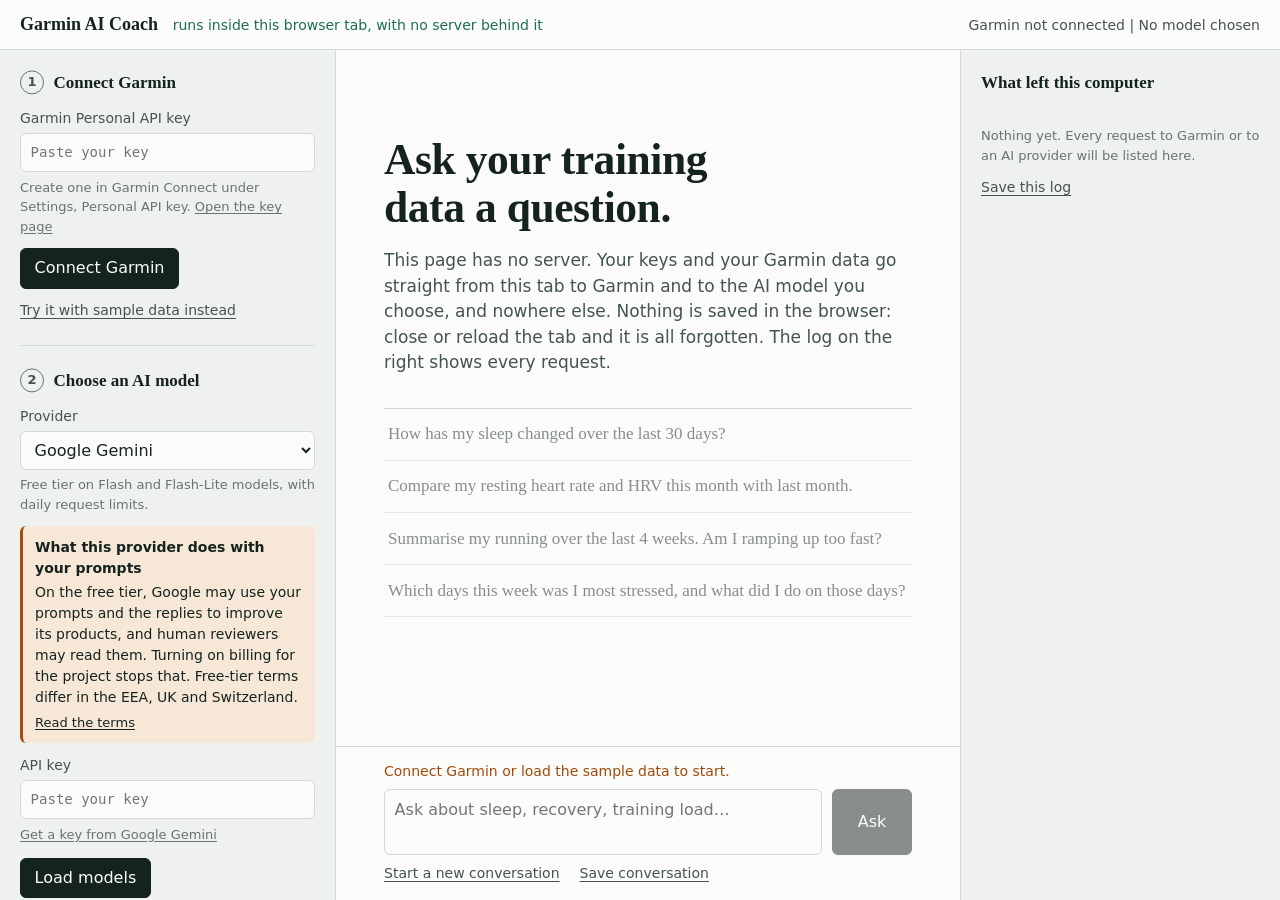
==== docs/index.html @ 84d0a220 "Garmin AI Coach: browser version for GitHub Pages plus local app Ask questions about your own Garmin" ====
<!DOCTYPE html>
<html lang="en">
<head>
<meta charset="utf-8">
<meta name="viewport" content="width=device-width, initial-scale=1">
<meta name="referrer" content="no-referrer">
<!-- The browser enforces this list: the page can only load its own files and can only
     connect to Garmin, the five model providers below, and Ollama on this computer. -->
<meta http-equiv="Content-Security-Policy" content="default-src 'none'; script-src 'self'; style-src 'self'; img-src 'self' data:; connect-src 'self' https://personal.connectapi.garmin.com https://generativelanguage.googleapis.com https://openrouter.ai https://api.anthropic.com https://api.deepseek.com http://127.0.0.1:11434 http://localhost:11434; base-uri 'none'; form-action 'none'">
<title>Garmin AI Coach</title>
<link rel="icon" href="favicon.svg" type="image/svg+xml">
<link rel="stylesheet" href="style.css">
</head>
<body>
<header class="top">
  <div class="brand">
    <span class="brand-name">Garmin AI Coach</span>
    <span class="brand-where" id="brand-where">running on this computer only</span>
  </div>
  <nav class="tabs" aria-label="Sections">
    <button type="button" data-tab="setup">Setup</button>
    <button type="button" data-tab="chat" aria-current="true">Chat</button>
    <button type="button" data-tab="log">Log</button>
  </nav>
  <div class="top-status" id="top-status" aria-live="polite"></div>
</header>

<main class="layout" data-view="chat">
  <!-- ───────────── Setup ───────────── -->
  <aside class="setup" id="panel-setup" aria-label="Setup">
    <section class="step" id="step-garmin">
      <h2><span class="step-n">1</span>Connect Garmin</h2>
      <div id="garmin-off">
        <label for="garmin-key">Garmin Personal API key</label>
        <input id="garmin-key" type="password" autocomplete="off" spellcheck="false" placeholder="Paste your key">
        <p class="hint">Create one in Garmin Connect under Settings, Personal API key.
          <a id="garmin-key-link" href="https://connect.garmin.com/app/settings/personalApiToken" target="_blank" rel="noopener noreferrer">Open the key page</a></p>
        <div class="row">
          <button type="button" class="primary" id="garmin-connect">Connect Garmin</button>
          <button type="button" id="garmin-saved" hidden>Use saved key</button>
        </div>
        <button type="button" class="link" id="garmin-demo">Try it with sample data instead</button>
      </div>
      <div id="garmin-on" hidden>
        <p class="state-line"><span class="dot dot-local"></span><span id="garmin-state"></span></p>
        <button type="button" id="garmin-disconnect">Disconnect</button>
      </div>
      <p class="error" id="garmin-error" role="alert" hidden></p>
    </section>

    <section class="step" id="step-model">
      <h2><span class="step-n">2</span>Choose an AI model</h2>
      <label for="provider">Provider</label>
      <select id="provider"></select>
      <p class="hint" id="provider-cost"></p>
      <div class="notice" id="provider-notice">
        <p class="notice-title">What this provider does with your prompts</p>
        <p id="provider-data"></p>
        <a id="provider-terms" target="_blank" rel="noopener noreferrer">Read the terms</a>
      </div>
      <div id="provider-key-wrap">
        <label for="provider-key">API key</label>
        <input id="provider-key" type="password" autocomplete="off" spellcheck="false" placeholder="Paste your key">
        <p class="hint"><a id="provider-key-link" target="_blank" rel="noopener noreferrer">Get a key</a></p>
      </div>
      <label class="check" id="or-block-wrap" hidden>
        <input type="checkbox" id="or-block" checked>
        <span>Refuse hosts that may train on my prompts</span>
      </label>
      <button type="button" class="primary" id="load-models">Load models</button>
      <div id="model-wrap" hidden>
        <label for="model">Model</label>
        <select id="model"></select>
        <label class="check" id="paid-wrap" hidden>
          <input type="checkbox" id="show-paid">
          <span>Show paid models too</span>
        </label>
      </div>
      <p class="error" id="model-error" role="alert" hidden></p>
    </section>

    <section class="step" id="step-scope">
      <h2><span class="step-n">3</span>Decide what the AI may see</h2>
      <div id="categories" class="checks"></div>
      <fieldset class="levels">
        <legend>Filtering before anything is sent</legend>
        <label class="check"><input type="radio" name="level" value="balanced">
          <span><b>Balanced.</b> Removes account names, IDs, GPS and device details.</span></label>
        <label class="check"><input type="radio" name="level" value="strict">
          <span><b>Strict.</b> Also removes activity names, places and notes.</span></label>
      </fieldset>
    </section>

    <section class="step step-end">
      <label class="check" id="remember-wrap" hidden>
        <input type="checkbox" id="remember">
        <span>Remember keys in this computer's keychain</span>
      </label>
      <p class="hint" id="remember-off">Keys are held in memory and forgotten when you quit.</p>
      <div class="row">
        <button type="button" id="wipe">Forget everything</button>
        <button type="button" id="quit">Quit</button>
      </div>
      <p class="hint"><a href="https://github.com/aihtn2708/garmin-ai-coach/blob/main/SECURITY.md" target="_blank" rel="noopener noreferrer">How your keys and data are protected</a>.
        A personal project, not affiliated with Garmin. Not medical advice.</p>
    </section>
  </aside>

  <!-- ───────────── Chat ───────────── -->
  <section class="chat" id="panel-chat" aria-label="Chat">
    <div class="thread" id="thread">
      <div class="welcome" id="welcome">
        <h1>Ask your training data a question.</h1>
        <p id="welcome-text">Your Garmin data is fetched and filtered here. Only the figures needed to answer
          are sent to the model you choose, and the log on the right shows every request.</p>
        <div class="suggest" id="suggest"></div>
      </div>
    </div>
    <form class="composer" id="composer">
      <p class="need" id="need" role="status"></p>
      <div class="composer-row">
        <textarea id="question" rows="2" maxlength="4000" placeholder="Ask about sleep, recovery, training load…" aria-label="Your question"></textarea>
        <button type="submit" class="primary" id="ask">Ask</button>
      </div>
      <div class="composer-tools">
        <button type="button" class="link" id="new-chat">Start a new conversation</button>
        <button type="button" class="link" id="save-chat">Save conversation</button>
      </div>
    </form>
  </section>

  <!-- ───────────── Log ───────────── -->
  <aside class="log" id="panel-log" aria-label="Outbound request log">
    <h2>What left this computer</h2>
    <dl class="totals" id="totals"></dl>
    <ol class="entries" id="entries"></ol>
    <p class="hint" id="log-empty">Nothing yet. Every request to Garmin or to an AI provider will be listed here.</p>
    <button type="button" class="link" id="save-log">Save this log</button>
  </aside>
</main>

<dialog id="detail">
  <div class="dialog-inner">
    <h2 id="detail-title">Exactly what was sent</h2>
    <p class="hint" id="detail-sub"></p>
    <pre id="detail-body"></pre>
    <button type="button" class="primary" id="detail-close">Close</button>
  </div>
</dialog>

<script src="core.js"></script>
<script src="app.js"></script>
</body>
</html>
---- docs/style.css ----
/* Garmin AI Coach. No web fonts, no CDN: nothing on this page is fetched
   from another computer. Colour carries one meaning throughout:
   green = stays on this computer, amber = leaves it. */

:root {
  color-scheme: light dark;
  --paper: #eef1ee;
  --surface: #fbfcfa;
  --ink: #15231f;
  --ink-2: #44544e;
  --ink-3: #66756f;
  --line: #d3dad5;
  --line-soft: #e3e8e4;
  --local: #1e6b57;
  --local-wash: #dcebe5;
  --out: #a04a0b;
  --out-wash: #f6e7d6;
  --garmin: #3d5a80;
  --danger: #a3282b;
  --s1: #2a78d6; --s2: #eb6834; --s3: #1baf7a; --s4: #eda100;
  --serif: Charter, "Bitstream Charter", "Sitka Text", Cambria, serif;
  --sans: Seravek, "Gill Sans Nova", Ubuntu, Calibri, "DejaVu Sans", source-sans-pro, sans-serif;
  --mono: ui-monospace, "Cascadia Mono", Menlo, Consolas, monospace;
}
@media (prefers-color-scheme: dark) {
  :root {
    --paper: #101614;
    --surface: #171f1c;
    --ink: #e6ece8;
    --ink-2: #b6c2bc;
    --ink-3: #8c9992;
    --line: #2c3833;
    --line-soft: #222c28;
    --local: #5cc2a4;
    --local-wash: #173029;
    --out: #e59a52;
    --out-wash: #33240f;
    --garmin: #8fb0d8;
    --danger: #ef8a8a;
    --s1: #3987e5; --s2: #d95926; --s3: #199e70; --s4: #c98500;
  }
}

* { box-sizing: border-box; }
html, body { height: 100%; }
body {
  margin: 0;
  font: 16px/1.5 var(--sans);
  color: var(--ink);
  background: var(--paper);
  display: flex;
  flex-direction: column;
}
h1, h2 { font-family: var(--serif); font-weight: 600; margin: 0; text-wrap: balance; }
p { margin: 0; }
a { color: inherit; text-underline-offset: 0.18em; }
[hidden] { display: none !important; }
:focus-visible { outline: 2px solid var(--local); outline-offset: 2px; }

/* ── top bar ─────────────────────────────────────────────── */
.top {
  display: flex;
  align-items: baseline;
  gap: 1.25rem;
  padding: 0.7rem 1.25rem;
  border-bottom: 1px solid var(--line);
  background: var(--surface);
}
.brand-name { font-family: var(--serif); font-weight: 600; font-size: 1.125rem; }
.brand-where { color: var(--local); font-size: 0.875rem; margin-left: 0.6rem; }
.top-status { margin-left: auto; font-size: 0.875rem; color: var(--ink-2); text-align: right; }
.tabs { display: none; gap: 0.25rem; }
.tabs button { border: 0; background: none; padding: 0.3rem 0.7rem; border-radius: 999px; }
.tabs button[aria-current="true"] { background: var(--ink); color: var(--surface); }

/* ── layout ──────────────────────────────────────────────── */
.layout {
  flex: 1;
  min-height: 0;
  display: grid;
  grid-template-columns: 21rem minmax(0, 1fr) 20rem;
}
.setup, .log { overflow-y: auto; padding: 1.25rem; }
.setup { border-right: 1px solid var(--line); }
.chat { display: flex; flex-direction: column; min-height: 0; background: var(--surface); }

/* ── controls ────────────────────────────────────────────── */
label { display: block; font-size: 0.875rem; color: var(--ink-2); margin: 0.75rem 0 0.25rem; }
input[type="password"], select, textarea {
  width: 100%;
  font: inherit;
  color: var(--ink);
  background: var(--surface);
  border: 1px solid var(--line);
  border-radius: 6px;
  padding: 0.5rem 0.6rem;
}
input[type="password"] { font-family: var(--mono); font-size: 0.875rem; }
button {
  font: inherit;
  color: var(--ink);
  background: transparent;
  border: 1px solid var(--line);
  border-radius: 6px;
  padding: 0.45rem 0.85rem;
  cursor: pointer;
}
button:hover { border-color: var(--ink-3); }
button:disabled { opacity: 0.5; cursor: not-allowed; }
button.primary { background: var(--ink); color: var(--surface); border-color: var(--ink); }
button.primary:hover { background: var(--local); border-color: var(--local); }
button.link {
  border: 0; padding: 0; background: none; color: var(--ink-2);
  text-decoration: underline; text-underline-offset: 0.18em; font-size: 0.875rem;
}
button.link:hover { color: var(--ink); }
.row { display: flex; flex-wrap: wrap; gap: 0.5rem; margin: 0.75rem 0 0.6rem; }
.hint { font-size: 0.8125rem; color: var(--ink-3); margin-top: 0.35rem; }
.error {
  margin-top: 0.6rem; font-size: 0.875rem; color: var(--danger);
  border-left: 3px solid var(--danger); padding-left: 0.6rem; overflow-wrap: anywhere;
}
.check { display: flex; gap: 0.55rem; align-items: flex-start; margin: 0.5rem 0 0; color: var(--ink); font-size: 0.9375rem; cursor: pointer; }
.check input { margin-top: 0.3rem; accent-color: var(--local); }
.check small { display: block; color: var(--ink-3); font-size: 0.8125rem; }

/* ── setup steps ─────────────────────────────────────────── */
.step { padding-bottom: 1.4rem; margin-bottom: 1.4rem; border-bottom: 1px solid var(--line); }
.step h2 { font-size: 1.0625rem; display: flex; align-items: baseline; gap: 0.6rem; }
.step-n {
  font-family: var(--sans); font-size: 0.8125rem; font-weight: 600;
  width: 1.5rem; height: 1.5rem; flex: none; border-radius: 50%;
  display: inline-grid; place-items: center;
  border: 1.5px solid var(--ink-3); color: var(--ink-2);
  transform: translateY(-0.1rem);
}
.step.done .step-n { background: var(--local); border-color: var(--local); color: var(--surface); }
.step-end { border-bottom: 0; margin-bottom: 0; }
.state-line { margin: 0.75rem 0; font-size: 0.9375rem; display: flex; gap: 0.5rem; align-items: baseline; }
.dot { width: 0.6rem; height: 0.6rem; border-radius: 50%; flex: none; display: inline-block; }
.dot-local { background: var(--local); }
.notice {
  margin-top: 0.75rem; padding: 0.65rem 0.75rem; border-radius: 6px;
  font-size: 0.875rem; background: var(--local-wash); border-left: 3px solid var(--local);
}
.notice.caution { background: var(--out-wash); border-left-color: var(--out); }
.notice-title { font-weight: 600; margin-bottom: 0.2rem; }
.notice a { display: inline-block; margin-top: 0.3rem; font-size: 0.8125rem; }
.levels { border: 0; padding: 0; margin: 1rem 0 0; }
.levels legend { font-size: 0.875rem; color: var(--ink-2); padding: 0; }
#load-models { margin-top: 0.85rem; }

/* ── chat ────────────────────────────────────────────────── */
.thread { flex: 1; overflow-y: auto; padding: 2rem clamp(1rem, 4vw, 3rem) 1rem; }
.thread > * { max-width: 46rem; margin-inline: auto; }
.welcome { padding-top: 6vh; }
.welcome h1 { font-size: clamp(1.9rem, 3.4vw, 2.75rem); line-height: 1.1; letter-spacing: -0.01em; }
.welcome p { margin-top: 1rem; color: var(--ink-2); max-width: 36rem; font-size: 1.0625rem; }
.suggest { margin-top: 2rem; display: grid; gap: 0; border-top: 1px solid var(--line); }
.suggest button {
  text-align: left; border: 0; border-bottom: 1px solid var(--line); border-radius: 0;
  padding: 0.8rem 0.25rem; font-family: var(--serif); font-size: 1.0625rem;
}
.suggest button:hover:not(:disabled) { background: var(--paper); }

.msg { margin-bottom: 1.6rem; }
.msg-who { font-size: 0.8125rem; color: var(--ink-3); margin-bottom: 0.2rem; }
.msg.user .msg-text {
  font-family: var(--serif); font-size: 1.1875rem; line-height: 1.35;
  border-left: 3px solid var(--ink); padding-left: 0.85rem; white-space: pre-wrap;
}
.msg.bot .body > * + * { margin-top: 0.7rem; }
.msg.bot h3, .msg.bot h4 { font-family: var(--serif); font-size: 1.0625rem; margin: 1rem 0 0; }
.msg.bot ul, .msg.bot ol { margin: 0.7rem 0 0; padding-left: 1.3rem; }
.msg.bot li + li { margin-top: 0.25rem; }
.msg.bot code { font-family: var(--mono); font-size: 0.875em; background: var(--paper); padding: 0.05em 0.3em; border-radius: 3px; }
.msg.bot pre { background: var(--paper); padding: 0.75rem; border-radius: 6px; overflow-x: auto; font: 0.8125rem/1.45 var(--mono); }
.table-scroll { overflow-x: auto; }
.msg.bot table, .chart table { border-collapse: collapse; font-size: 0.9375rem; font-variant-numeric: tabular-nums; }
.msg.bot th, .msg.bot td, .chart th, .chart td { text-align: left; padding: 0.3rem 0.9rem 0.3rem 0; border-bottom: 1px solid var(--line-soft); }
.msg.bot th, .chart th { font-weight: 600; border-bottom-color: var(--line); }

.steps { list-style: none; margin: 0 0 0.8rem; padding: 0; font-size: 0.875rem; color: var(--ink-2); }
.steps li { display: flex; gap: 0.5rem; align-items: baseline; padding: 0.12rem 0; }
.steps .mark { width: 0.5rem; height: 0.5rem; border-radius: 50%; flex: none; }
.steps .mark.garmin { background: var(--garmin); }
.steps .mark.model { background: var(--out); }
.steps .mark.local { background: var(--local); }
.steps .bad { color: var(--danger); }
.working { color: var(--ink-3); font-size: 0.9375rem; }
.working::after { content: "…"; animation: blink 1.2s steps(2, start) infinite; }
@keyframes blink { 50% { opacity: 0; } }
@media (prefers-reduced-motion: reduce) { .working::after { animation: none; } }
.usage { margin-top: 0.6rem; font-size: 0.8125rem; color: var(--ink-3); }

/* ── charts ──────────────────────────────────────────────── */
.chart { margin: 1rem 0; padding: 1rem 1rem 0.75rem; border: 1px solid var(--line); border-radius: 8px; position: relative; }
.chart-title { font-family: var(--serif); font-weight: 600; }
.chart-unit { font-size: 0.8125rem; color: var(--ink-3); }
.legend { display: flex; flex-wrap: wrap; gap: 0.2rem 1rem; margin-top: 0.4rem; font-size: 0.875rem; color: var(--ink-2); }
.legend span { display: inline-flex; align-items: center; gap: 0.4rem; }
.swatch { width: 0.75rem; height: 0.75rem; border-radius: 2px; }
.chart svg { display: block; width: 100%; height: auto; margin-top: 0.4rem; overflow: visible; }
.chart .grid { stroke: var(--line-soft); stroke-width: 1; }
.chart .axis { stroke: var(--line); stroke-width: 1; }
.chart text { font: 11px var(--sans); fill: var(--ink-3); font-variant-numeric: tabular-nums; }
.chart text.end-label { fill: var(--ink-2); font-size: 12px; }
.chart .line { fill: none; stroke-width: 2; stroke-linejoin: round; stroke-linecap: round; }
.chart .pt { stroke: var(--surface); stroke-width: 2; }
.chart .cross { stroke: var(--ink-3); stroke-width: 1; stroke-dasharray: 3 3; visibility: hidden; }
.c1 { stroke: var(--s1); fill: var(--s1); background: var(--s1); }
.c2 { stroke: var(--s2); fill: var(--s2); background: var(--s2); }
.c3 { stroke: var(--s3); fill: var(--s3); background: var(--s3); }
.c4 { stroke: var(--s4); fill: var(--s4); background: var(--s4); }
.chart .line.c1, .chart .line.c2, .chart .line.c3, .chart .line.c4 { fill: none; }
.chart .bar { stroke: none; }
.tip {
  position: absolute; pointer-events: none; visibility: hidden; z-index: 2;
  background: var(--ink); color: var(--surface); border-radius: 6px;
  padding: 0.4rem 0.6rem; font-size: 0.8125rem; line-height: 1.4; white-space: nowrap;
  font-variant-numeric: tabular-nums;
}
.tip b { font-weight: 600; }
.tip .swatch { display: inline-block; margin-right: 0.35rem; }
.chart-tools { margin-top: 0.4rem; }
.chart .table-scroll { margin-top: 0.6rem; max-height: 16rem; overflow: auto; }

/* ── composer ────────────────────────────────────────────── */
.composer { border-top: 1px solid var(--line); padding: 0.85rem clamp(1rem, 4vw, 3rem) 1rem; }
.composer > * { max-width: 46rem; margin-inline: auto; }
.composer-row { display: flex; gap: 0.6rem; align-items: stretch; }
.composer textarea { resize: none; min-height: 3.2rem; }
.composer .primary { min-width: 5rem; }
.composer-tools { display: flex; gap: 1.25rem; margin-top: 0.5rem; }
.need { font-size: 0.875rem; color: var(--out); margin-bottom: 0.45rem; }
.need:empty { display: none; }

/* ── log ─────────────────────────────────────────────────── */
.log { border-left: 1px solid var(--line); font-variant-numeric: tabular-nums; }
.log h2 { font-size: 1.0625rem; }
.totals { margin: 0.9rem 0 0; display: grid; grid-template-columns: 1fr auto; gap: 0.2rem 1rem; font-size: 0.875rem; }
.totals dt { color: var(--ink-2); display: flex; gap: 0.45rem; align-items: baseline; }
.totals dd { margin: 0; text-align: right; }
.entries { list-style: none; margin: 1rem 0 0; padding: 0; }
.entries li { border-top: 1px dashed var(--line); padding: 0.55rem 0; font-size: 0.8125rem; }
.entry-head { display: flex; gap: 0.45rem; align-items: baseline; }
.entry-host { font-weight: 600; font-size: 0.875rem; overflow-wrap: anywhere; }
.entry-time { margin-left: auto; color: var(--ink-3); white-space: nowrap; }
.entry-path { color: var(--ink-2); font-family: var(--mono); font-size: 0.75rem; overflow-wrap: anywhere; margin-top: 0.15rem; }
.entry-meta { color: var(--ink-3); margin-top: 0.15rem; }
.entry-meta .bad { color: var(--danger); }
.sq { width: 0.55rem; height: 0.55rem; flex: none; display: inline-block; }
.sq.garmin { background: var(--garmin); }
.sq.model { background: var(--out); }
.sq.local-model { background: var(--local); }
#save-log { margin-top: 0.75rem; }
#log-empty { margin-top: 1rem; }

/* ── dialog ──────────────────────────────────────────────── */
dialog {
  width: min(52rem, 92vw); max-height: 86vh; padding: 0;
  border: 1px solid var(--line); border-radius: 10px;
  background: var(--surface); color: var(--ink);
}
dialog::backdrop { background: rgb(10 20 16 / 0.55); }
.dialog-inner { padding: 1.25rem; display: flex; flex-direction: column; max-height: 86vh; }
dialog h2 { font-size: 1.25rem; }
dialog pre {
  flex: 1; overflow: auto; margin: 0.9rem 0; padding: 0.85rem;
  background: var(--paper); border-radius: 6px;
  font: 0.75rem/1.5 var(--mono); white-space: pre-wrap; overflow-wrap: anywhere;
}
dialog .primary { align-self: flex-end; }

/* ── narrow screens: one panel at a time ─────────────────── */
@media (max-width: 62rem) {
  .tabs { display: flex; margin-left: auto; }
  .top { flex-wrap: wrap; row-gap: 0.4rem; }
  .top-status { display: none; }
  .brand-where { display: none; }
  .layout { grid-template-columns: minmax(0, 1fr); }
  .layout > * { display: none; border: 0; }
  .layout[data-view="setup"] > .setup,
  .layout[data-view="log"] > .log { display: block; }
  .layout[data-view="chat"] > .chat { display: flex; }
}
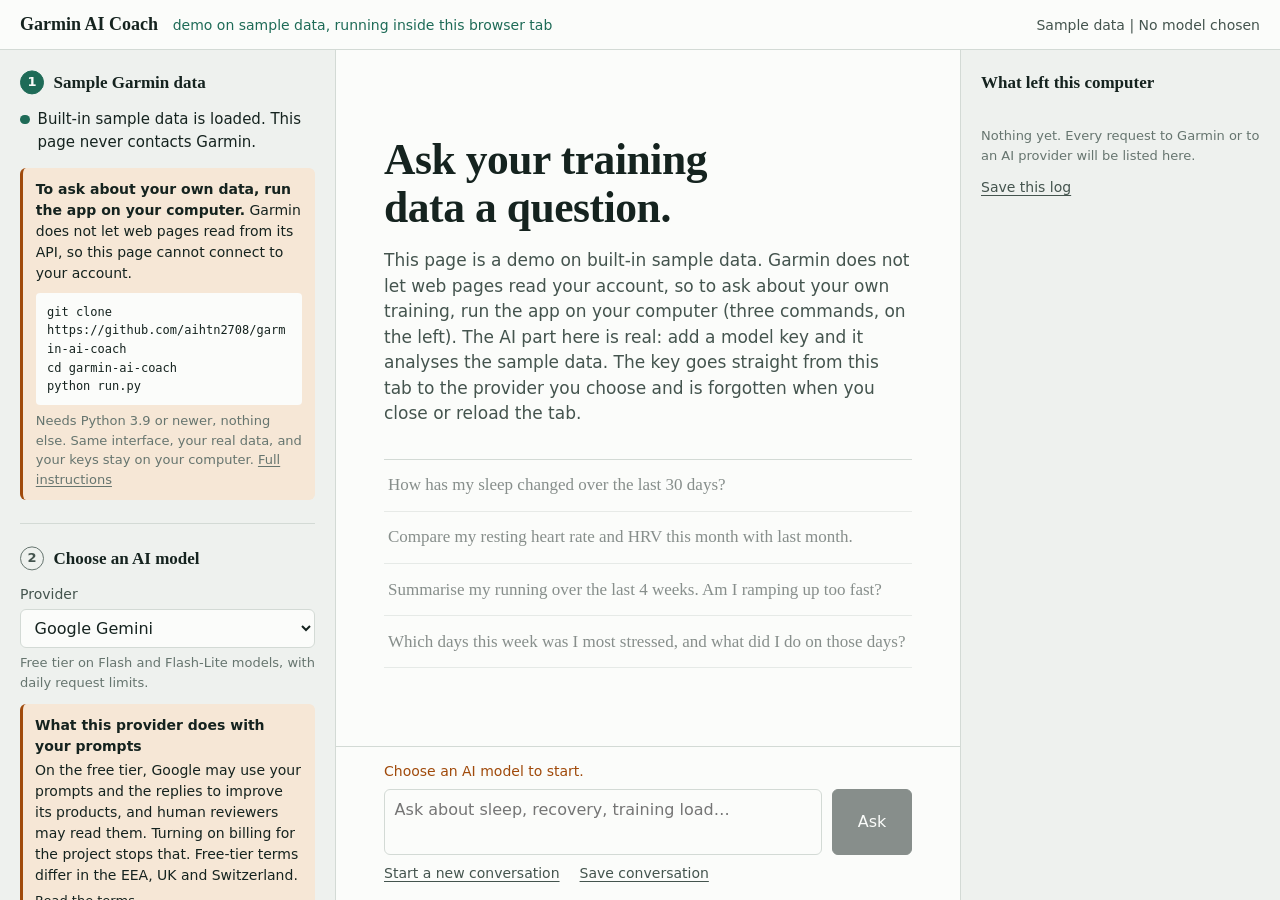
==== commit 5669e334: "Hosted page becomes a sample-data demo; real data needs the local app Garmin's Personal API sends no" ====
--- a/docs/index.html
+++ b/docs/index.html
@@ -5,8 +5,9 @@
 <meta name="viewport" content="width=device-width, initial-scale=1">
 <meta name="referrer" content="no-referrer">
 <!-- The browser enforces this list: the page can only load its own files and can only
-     connect to Garmin, the five model providers below, and Ollama on this computer. -->
-<meta http-equiv="Content-Security-Policy" content="default-src 'none'; script-src 'self'; style-src 'self'; img-src 'self' data:; connect-src 'self' https://personal.connectapi.garmin.com https://generativelanguage.googleapis.com https://openrouter.ai https://api.anthropic.com https://api.deepseek.com http://127.0.0.1:11434 http://localhost:11434; base-uri 'none'; form-action 'none'">
+     connect to the model providers below and to Ollama on this computer. Garmin is not
+     listed: Garmin refuses requests from web pages, so this page never sends it anything. -->
+<meta http-equiv="Content-Security-Policy" content="default-src 'none'; script-src 'self'; style-src 'self'; img-src 'self' data:; connect-src 'self' https://generativelanguage.googleapis.com https://openrouter.ai https://api.anthropic.com https://api.deepseek.com http://127.0.0.1:11434 http://localhost:11434; base-uri 'none'; form-action 'none'">
 <title>Garmin AI Coach</title>
 <link rel="icon" href="favicon.svg" type="image/svg+xml">
 <link rel="stylesheet" href="style.css">
@@ -29,21 +30,32 @@
   <!-- ───────────── Setup ───────────── -->
   <aside class="setup" id="panel-setup" aria-label="Setup">
     <section class="step" id="step-garmin">
-      <h2><span class="step-n">1</span>Connect Garmin</h2>
+      <h2><span class="step-n">1</span><span id="garmin-title">Connect Garmin</span></h2>
       <div id="garmin-off">
-        <label for="garmin-key">Garmin Personal API key</label>
-        <input id="garmin-key" type="password" autocomplete="off" spellcheck="false" placeholder="Paste your key">
-        <p class="hint">Create one in Garmin Connect under Settings, Personal API key.
-          <a id="garmin-key-link" href="https://connect.garmin.com/app/settings/personalApiToken" target="_blank" rel="noopener noreferrer">Open the key page</a></p>
-        <div class="row">
-          <button type="button" class="primary" id="garmin-connect">Connect Garmin</button>
-          <button type="button" id="garmin-saved" hidden>Use saved key</button>
+        <div class="local-only">
+          <label for="garmin-key">Garmin Personal API key</label>
+          <input id="garmin-key" type="password" autocomplete="off" spellcheck="false" placeholder="Paste your key">
+          <p class="hint">Create one in Garmin Connect under Settings, Personal API key.
+            <a id="garmin-key-link" href="https://connect.garmin.com/app/settings/personalApiToken" target="_blank" rel="noopener noreferrer">Open the key page</a></p>
+          <div class="row">
+            <button type="button" class="primary" id="garmin-connect">Connect Garmin</button>
+            <button type="button" id="garmin-saved" hidden>Use saved key</button>
+          </div>
         </div>
         <button type="button" class="link" id="garmin-demo">Try it with sample data instead</button>
       </div>
       <div id="garmin-on" hidden>
         <p class="state-line"><span class="dot dot-local"></span><span id="garmin-state"></span></p>
-        <button type="button" id="garmin-disconnect">Disconnect</button>
+        <button type="button" class="local-only" id="garmin-disconnect">Disconnect</button>
+      </div>
+      <div class="own-data browser-only">
+        <p><b>To ask about your own data, run the app on your computer.</b>
+          Garmin does not let web pages read from its API, so this page cannot connect to your account.</p>
+        <pre>git clone https://github.com/aihtn2708/garmin-ai-coach
+cd garmin-ai-coach
+python run.py</pre>
+        <p class="hint">Needs Python 3.9 or newer, nothing else. Same interface, your real data, and your keys stay on your computer.
+          <a href="https://github.com/aihtn2708/garmin-ai-coach#readme" target="_blank" rel="noopener noreferrer">Full instructions</a></p>
       </div>
       <p class="error" id="garmin-error" role="alert" hidden></p>
     </section>
--- a/docs/style.css
+++ b/docs/style.css
@@ -123,6 +123,13 @@
 .check { display: flex; gap: 0.55rem; align-items: flex-start; margin: 0.5rem 0 0; color: var(--ink); font-size: 0.9375rem; cursor: pointer; }
 .check input { margin-top: 0.3rem; accent-color: var(--local); }
 .check small { display: block; color: var(--ink-3); font-size: 0.8125rem; }
+
+/* ── things shown in only one of the two versions ────────── */
+.browser-only { display: none; }
+.mode-browser .browser-only { display: block; }
+.mode-browser .local-only { display: none; }
+.own-data { margin-top: 0.9rem; padding: 0.7rem 0.8rem; border-radius: 6px; font-size: 0.875rem; background: var(--out-wash); border-left: 3px solid var(--out); }
+.own-data pre { margin: 0.6rem 0 0; padding: 0.6rem 0.7rem; border-radius: 4px; background: var(--surface); font: 0.75rem/1.55 var(--mono); white-space: pre-wrap; overflow-wrap: anywhere; user-select: all; }
 
 /* ── setup steps ─────────────────────────────────────────── */
 .step { padding-bottom: 1.4rem; margin-bottom: 1.4rem; border-bottom: 1px solid var(--line); }
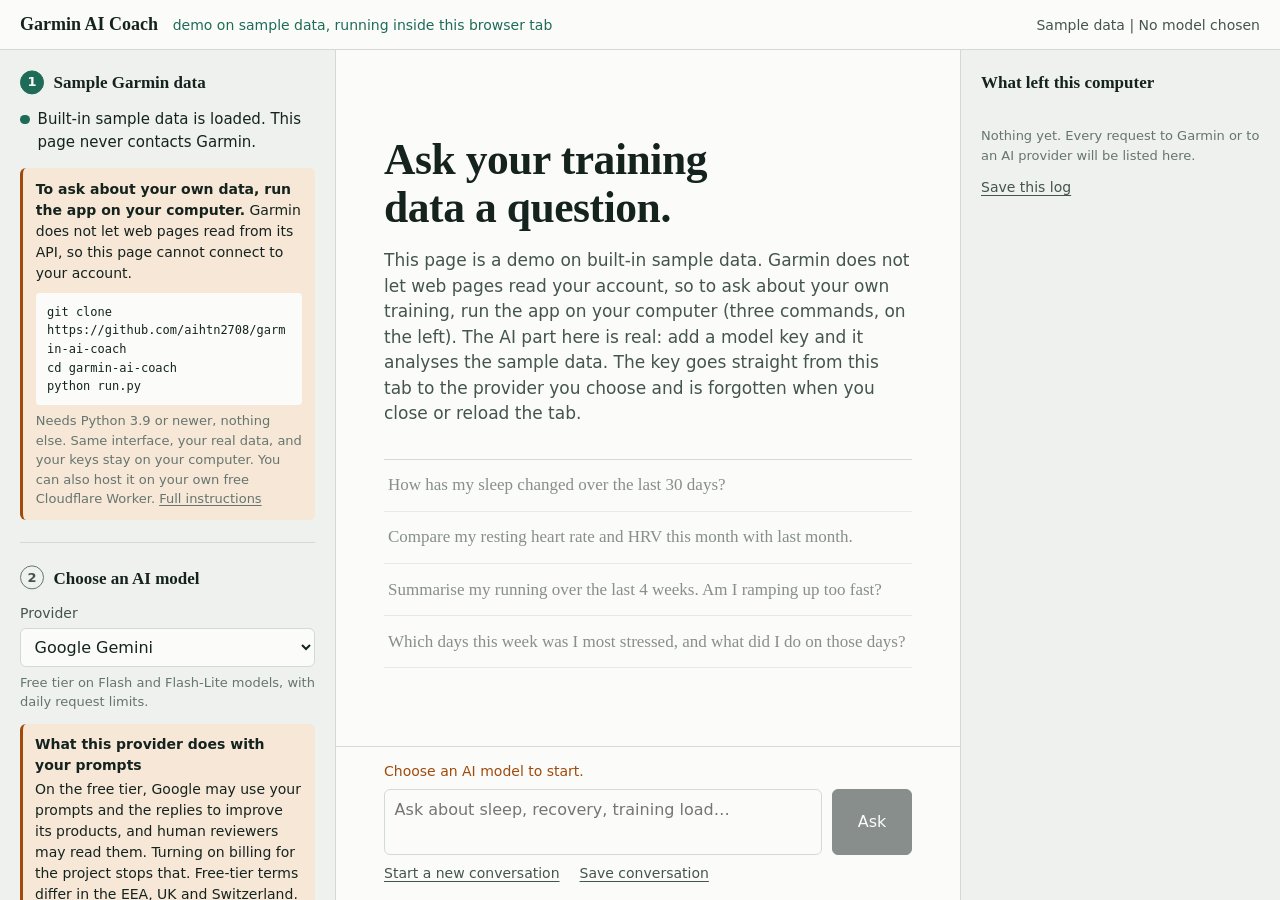
==== commit 4465828a: "Add a Cloudflare Worker version: page plus read-only Garmin relay Garmin's API refuses web pages, so" ====
--- a/docs/index.html
+++ b/docs/index.html
@@ -55,6 +55,7 @@
 cd garmin-ai-coach
 python run.py</pre>
         <p class="hint">Needs Python 3.9 or newer, nothing else. Same interface, your real data, and your keys stay on your computer.
+          You can also host it on your own free Cloudflare Worker.
           <a href="https://github.com/aihtn2708/garmin-ai-coach#readme" target="_blank" rel="noopener noreferrer">Full instructions</a></p>
       </div>
       <p class="error" id="garmin-error" role="alert" hidden></p>
--- a/docs/style.css
+++ b/docs/style.css
@@ -257,7 +257,7 @@
 .entry-meta { color: var(--ink-3); margin-top: 0.15rem; }
 .entry-meta .bad { color: var(--danger); }
 .sq { width: 0.55rem; height: 0.55rem; flex: none; display: inline-block; }
-.sq.garmin { background: var(--garmin); }
+.sq.garmin, .sq.garmin-relay { background: var(--garmin); }
 .sq.model { background: var(--out); }
 .sq.local-model { background: var(--local); }
 #save-log { margin-top: 0.75rem; }
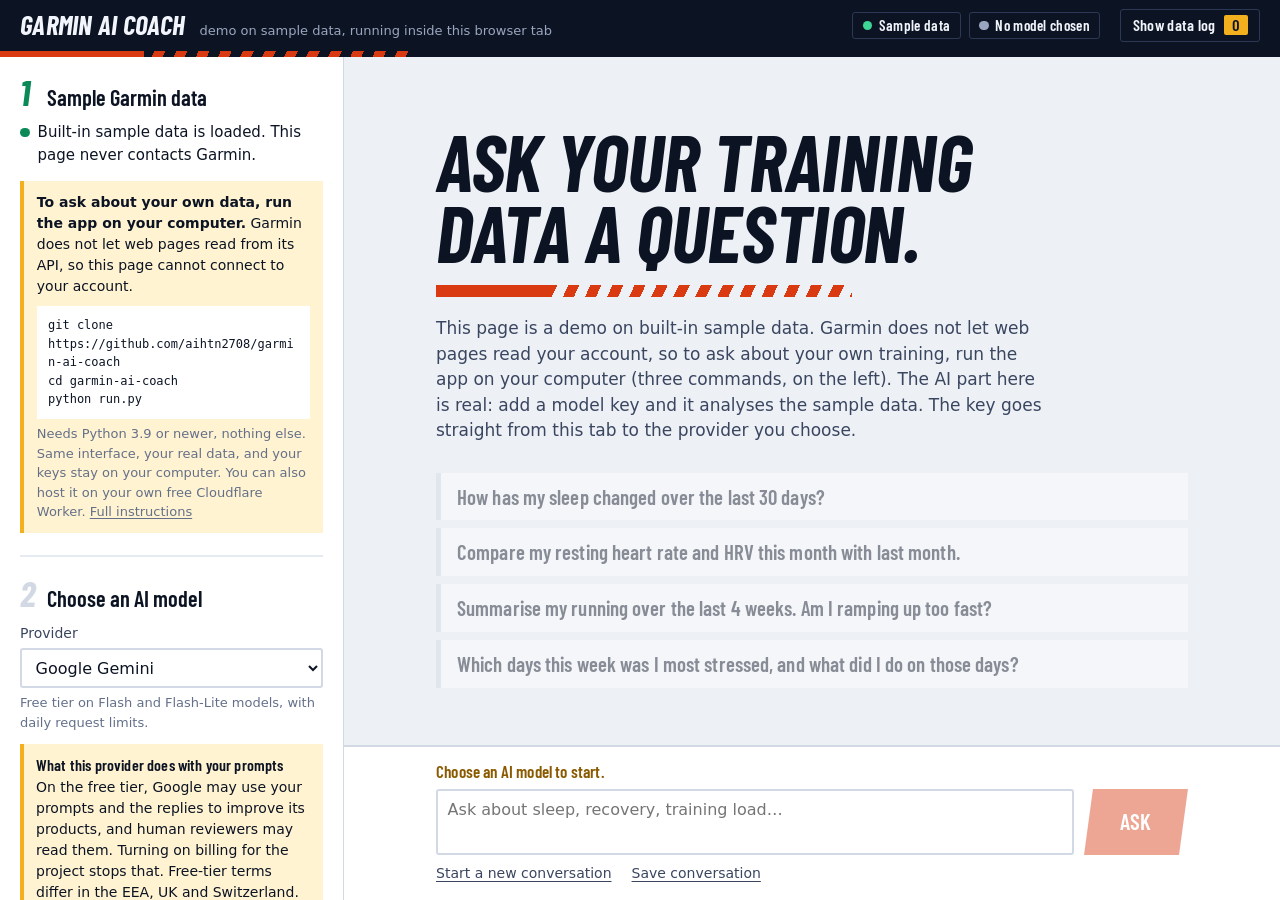
==== commit 498a0da2: "Sportier interface, data log hidden until asked for, optional saved keys - New look: Barlow Condense" ====
--- a/docs/index.html
+++ b/docs/index.html
@@ -5,9 +5,10 @@
 <meta name="viewport" content="width=device-width, initial-scale=1">
 <meta name="referrer" content="no-referrer">
 <!-- The browser enforces this list: the page can only load its own files and can only
-     connect to the model providers below and to Ollama on this computer. Garmin is not
-     listed: Garmin refuses requests from web pages, so this page never sends it anything. -->
-<meta http-equiv="Content-Security-Policy" content="default-src 'none'; script-src 'self'; style-src 'self'; img-src 'self' data:; connect-src 'self' https://generativelanguage.googleapis.com https://openrouter.ai https://api.anthropic.com https://api.deepseek.com http://127.0.0.1:11434 http://localhost:11434; base-uri 'none'; form-action 'none'">
+     connect to its own address, the model providers below, and Ollama on this computer.
+     Garmin is not listed, because Garmin refuses requests from web pages. On the
+     Cloudflare version Garmin is reached through the page's own address. -->
+<meta http-equiv="Content-Security-Policy" content="default-src 'none'; script-src 'self'; style-src 'self'; font-src 'self'; img-src 'self' data:; connect-src 'self' https://generativelanguage.googleapis.com https://openrouter.ai https://api.anthropic.com https://api.deepseek.com http://127.0.0.1:11434 http://localhost:11434; base-uri 'none'; form-action 'none'">
 <title>Garmin AI Coach</title>
 <link rel="icon" href="favicon.svg" type="image/svg+xml">
 <link rel="stylesheet" href="style.css">
@@ -24,11 +25,25 @@
     <button type="button" data-tab="log">Log</button>
   </nav>
   <div class="top-status" id="top-status" aria-live="polite"></div>
+  <button type="button" class="log-toggle" id="log-toggle" aria-expanded="false" aria-controls="panel-log">
+    <span id="log-toggle-label">Show data log</span><span class="count" id="log-count">0</span>
+  </button>
 </header>
+<div class="lane" aria-hidden="true"></div>
 
-<main class="layout" data-view="chat">
+<main class="layout" data-view="chat" data-log="closed">
   <!-- ───────────── Setup ───────────── -->
   <aside class="setup" id="panel-setup" aria-label="Setup">
+    <section class="unlock" id="unlock-box" hidden>
+      <h2>Saved keys are locked</h2>
+      <label for="unlock-pass">Passphrase</label>
+      <input id="unlock-pass" type="password" autocomplete="off" spellcheck="false">
+      <div class="row">
+        <button type="button" class="primary" id="unlock-go">Unlock</button>
+        <button type="button" id="unlock-forget">Forget saved keys</button>
+      </div>
+      <p class="error" id="unlock-error" role="alert" hidden></p>
+    </section>
     <section class="step" id="step-garmin">
       <h2><span class="step-n">1</span><span id="garmin-title">Connect Garmin</span></h2>
       <div id="garmin-off">
@@ -105,11 +120,21 @@
     </section>
 
     <section class="step step-end">
+      <h2 class="plain">Your keys</h2>
       <label class="check" id="remember-wrap" hidden>
         <input type="checkbox" id="remember">
-        <span>Remember keys in this computer's keychain</span>
+        <span id="remember-label">Remember keys on this device</span>
       </label>
       <p class="hint" id="remember-off">Keys are held in memory and forgotten when you quit.</p>
+      <div id="remember-on" hidden>
+        <p class="hint" id="remember-how"></p>
+        <div id="pass-wrap">
+          <label for="remember-pass">Lock with a passphrase (optional)</label>
+          <input id="remember-pass" type="password" autocomplete="off" spellcheck="false" placeholder="At least 8 characters">
+          <button type="button" id="remember-lock">Lock saved keys</button>
+        </div>
+        <p class="error" id="remember-error" role="alert" hidden></p>
+      </div>
       <div class="row">
         <button type="button" id="wipe">Forget everything</button>
         <button type="button" id="quit">Quit</button>
@@ -125,7 +150,7 @@
       <div class="welcome" id="welcome">
         <h1>Ask your training data a question.</h1>
         <p id="welcome-text">Your Garmin data is fetched and filtered here. Only the figures needed to answer
-          are sent to the model you choose, and the log on the right shows every request.</p>
+          are sent to the model you choose. Open the data log to see every request that leaves this computer.</p>
         <div class="suggest" id="suggest"></div>
       </div>
     </div>
@@ -144,7 +169,10 @@
 
   <!-- ───────────── Log ───────────── -->
   <aside class="log" id="panel-log" aria-label="Outbound request log">
-    <h2>What left this computer</h2>
+    <div class="log-head">
+      <h2>What left this computer</h2>
+      <button type="button" class="link" id="log-hide">Hide</button>
+    </div>
     <dl class="totals" id="totals"></dl>
     <ol class="entries" id="entries"></ol>
     <p class="hint" id="log-empty">Nothing yet. Every request to Garmin or to an AI provider will be listed here.</p>
--- a/docs/style.css
+++ b/docs/style.css
@@ -1,42 +1,66 @@
-/* Garmin AI Coach. No web fonts, no CDN: nothing on this page is fetched
-   from another computer. Colour carries one meaning throughout:
-   green = stays on this computer, amber = leaves it. */
+/* Garmin AI Coach. Nothing on this page comes from another computer: the one
+   typeface (Barlow Condensed, SIL Open Font License) is served from fonts/.
+
+   Colour has fixed jobs:
+     orange-red  = act (buttons, the thing to press next)
+     green       = stays on this computer / done
+     yellow      = leaves this computer
+     blue        = Garmin, your data source */
+
+@font-face { font-family: "Barlow Condensed"; font-weight: 600; font-style: normal; font-display: swap; src: url(fonts/barlow-condensed-latin-600-normal.woff2) format("woff2"); unicode-range: U+0000-00FF, U+0131, U+0152-0153, U+02BB-02BC, U+02C6, U+02DA, U+02DC, U+0304, U+0308, U+0329, U+2000-206F, U+20AC, U+2122, U+2191, U+2193, U+2212, U+2215, U+FEFF, U+FFFD; }
+@font-face { font-family: "Barlow Condensed"; font-weight: 600; font-style: normal; font-display: swap; src: url(fonts/barlow-condensed-latin-ext-600-normal.woff2) format("woff2"); unicode-range: U+0100-02BA, U+02BD-02C5, U+02C7-02CC, U+02CE-02D7, U+02DD-02FF, U+1D00-1DBF, U+1E00-1E9F, U+1EF2-1EFF, U+2020, U+20A0-20AB, U+20AD-20C0, U+2113, U+2C60-2C7F, U+A720-A7FF; }
+@font-face { font-family: "Barlow Condensed"; font-weight: 600; font-style: normal; font-display: swap; src: url(fonts/barlow-condensed-vietnamese-600-normal.woff2) format("woff2"); unicode-range: U+0102-0103, U+0110-0111, U+0128-0129, U+0168-0169, U+01A0-01A1, U+01AF-01B0, U+0300-0301, U+0303, U+0309, U+0323, U+1EA0-1EF9, U+20AB; }
+@font-face { font-family: "Barlow Condensed"; font-weight: 700; font-style: italic; font-display: swap; src: url(fonts/barlow-condensed-latin-700-italic.woff2) format("woff2"); unicode-range: U+0000-00FF, U+0131, U+0152-0153, U+02BB-02BC, U+02C6, U+02DA, U+02DC, U+0304, U+0308, U+0329, U+2000-206F, U+20AC, U+2122, U+2191, U+2193, U+2212, U+2215, U+FEFF, U+FFFD; }
+@font-face { font-family: "Barlow Condensed"; font-weight: 700; font-style: italic; font-display: swap; src: url(fonts/barlow-condensed-latin-ext-700-italic.woff2) format("woff2"); unicode-range: U+0100-02BA, U+02BD-02C5, U+02C7-02CC, U+02CE-02D7, U+02DD-02FF, U+1D00-1DBF, U+1E00-1E9F, U+1EF2-1EFF, U+2020, U+20A0-20AB, U+20AD-20C0, U+2113, U+2C60-2C7F, U+A720-A7FF; }
+@font-face { font-family: "Barlow Condensed"; font-weight: 700; font-style: italic; font-display: swap; src: url(fonts/barlow-condensed-vietnamese-700-italic.woff2) format("woff2"); unicode-range: U+0102-0103, U+0110-0111, U+0128-0129, U+0168-0169, U+01A0-01A1, U+01AF-01B0, U+0300-0301, U+0303, U+0309, U+0323, U+1EA0-1EF9, U+20AB; }
 
 :root {
   color-scheme: light dark;
-  --paper: #eef1ee;
-  --surface: #fbfcfa;
-  --ink: #15231f;
-  --ink-2: #44544e;
-  --ink-3: #66756f;
-  --line: #d3dad5;
-  --line-soft: #e3e8e4;
-  --local: #1e6b57;
-  --local-wash: #dcebe5;
-  --out: #a04a0b;
-  --out-wash: #f6e7d6;
-  --garmin: #3d5a80;
-  --danger: #a3282b;
+  --paper: #edf0f5;
+  --surface: #ffffff;
+  --ink: #0c1424;
+  --ink-2: #3a4660;
+  --ink-3: #64708a;
+  --line: #d3d9e4;
+  --line-soft: #e6eaf1;
+  --band: #0c1424;
+  --band-ink: #f2f5fb;
+  --band-dim: #9aa6bf;
+  --go: #d93a12;
+  --go-hover: #b82e0b;
+  --go-ink: #ffffff;
+  --local: #0b8a57;
+  --local-wash: #ddf3e8;
+  --out: #8a5a00;
+  --out-mark: #f2b01e;
+  --out-wash: #fff3d1;
+  --garmin: #1d5fd6;
+  --danger: #b3261e;
   --s1: #2a78d6; --s2: #eb6834; --s3: #1baf7a; --s4: #eda100;
-  --serif: Charter, "Bitstream Charter", "Sitka Text", Cambria, serif;
+  --display: "Barlow Condensed", "Arial Narrow", "Roboto Condensed", Impact, sans-serif;
   --sans: Seravek, "Gill Sans Nova", Ubuntu, Calibri, "DejaVu Sans", source-sans-pro, sans-serif;
   --mono: ui-monospace, "Cascadia Mono", Menlo, Consolas, monospace;
+  --lean: 9px;  /* how far the forward-leaning shapes lean */
 }
 @media (prefers-color-scheme: dark) {
   :root {
-    --paper: #101614;
-    --surface: #171f1c;
-    --ink: #e6ece8;
-    --ink-2: #b6c2bc;
-    --ink-3: #8c9992;
-    --line: #2c3833;
-    --line-soft: #222c28;
-    --local: #5cc2a4;
-    --local-wash: #173029;
-    --out: #e59a52;
-    --out-wash: #33240f;
-    --garmin: #8fb0d8;
-    --danger: #ef8a8a;
+    --paper: #080e1c;
+    --surface: #0f182c;
+    --ink: #edf1f9;
+    --ink-2: #b4bed3;
+    --ink-3: #8590a8;
+    --line: #26324c;
+    --line-soft: #1a2540;
+    --band: #050a15;
+    --go: #f2491f;
+    --go-hover: #ff6238;
+    --local: #3dd694;
+    --local-wash: #0f2b22;
+    --out: #ffc84a;
+    --out-mark: #ffc84a;
+    --out-wash: #2e240b;
+    --garmin: #77aeff;
+    --danger: #ff8a80;
     --s1: #3987e5; --s2: #d95926; --s3: #199e70; --s4: #c98500;
   }
 }
@@ -51,158 +75,240 @@
   display: flex;
   flex-direction: column;
 }
-h1, h2 { font-family: var(--serif); font-weight: 600; margin: 0; text-wrap: balance; }
+h1, h2 { font-family: var(--display); margin: 0; text-wrap: balance; }
 p { margin: 0; }
 a { color: inherit; text-underline-offset: 0.18em; }
 [hidden] { display: none !important; }
-:focus-visible { outline: 2px solid var(--local); outline-offset: 2px; }
-
-/* ── top bar ─────────────────────────────────────────────── */
+:focus-visible { outline: 3px solid var(--garmin); outline-offset: 2px; }
+
+/* ── top band ────────────────────────────────────────────── */
 .top {
   display: flex;
-  align-items: baseline;
+  align-items: center;
   gap: 1.25rem;
-  padding: 0.7rem 1.25rem;
-  border-bottom: 1px solid var(--line);
-  background: var(--surface);
-}
-.brand-name { font-family: var(--serif); font-weight: 600; font-size: 1.125rem; }
-.brand-where { color: var(--local); font-size: 0.875rem; margin-left: 0.6rem; }
-.top-status { margin-left: auto; font-size: 0.875rem; color: var(--ink-2); text-align: right; }
+  padding: 0.55rem 1.25rem;
+  background: var(--band);
+  color: var(--band-ink);
+}
+.brand { display: flex; align-items: baseline; gap: 0.9rem; min-width: 0; }
+.brand-name {
+  font: italic 700 1.7rem/1 var(--display);
+  text-transform: uppercase;
+  letter-spacing: 0.01em;
+  white-space: nowrap;
+}
+.brand-where { color: var(--band-dim); font-size: 0.8125rem; overflow: hidden; text-overflow: ellipsis; white-space: nowrap; }
+.top-status { margin-left: auto; display: flex; gap: 0.5rem; flex-wrap: wrap; justify-content: flex-end; }
+.chip {
+  display: inline-flex; align-items: center; gap: 0.4rem;
+  font: 600 0.9375rem/1 var(--display); letter-spacing: 0.02em;
+  padding: 0.3rem 0.6rem; border: 1px solid #2b3856; border-radius: 3px; color: var(--band-ink);
+  max-width: 22rem; overflow: hidden; text-overflow: ellipsis; white-space: nowrap;
+}
+.chip .dot { background: var(--band-dim); }
+.chip.on .dot { background: #3dd694; }
+.log-toggle {
+  display: inline-flex; align-items: center; gap: 0.5rem;
+  font: 600 1rem/1 var(--display); letter-spacing: 0.02em;
+  color: var(--band-ink); background: transparent;
+  border: 1px solid #2b3856; border-radius: 3px; padding: 0.35rem 0.7rem; white-space: nowrap;
+}
+.log-toggle:hover, .log-toggle[aria-expanded="true"] { border-color: var(--out-mark); background: transparent; color: var(--band-ink); }
+.log-toggle .count {
+  min-width: 1.5rem; padding: 0.12rem 0.35rem; text-align: center; border-radius: 2px;
+  background: #f2b01e; color: #0c1424; font-variant-numeric: tabular-nums;
+}
 .tabs { display: none; gap: 0.25rem; }
-.tabs button { border: 0; background: none; padding: 0.3rem 0.7rem; border-radius: 999px; }
-.tabs button[aria-current="true"] { background: var(--ink); color: var(--surface); }
+.tabs button {
+  font: 600 1.0625rem/1 var(--display); letter-spacing: 0.02em;
+  border: 0; border-bottom: 3px solid transparent; border-radius: 0;
+  background: none; color: var(--band-dim); padding: 0.35rem 0.6rem;
+}
+.tabs button:hover { background: none; color: var(--band-ink); }
+.tabs button[aria-current="true"] { color: var(--band-ink); border-bottom-color: var(--go); }
+
+/* The lane line under the band: solid where you start, breaking into motion. */
+.lane {
+  height: 6px; flex: none;
+  background:
+    linear-gradient(90deg, var(--go) 0 9rem, transparent 9rem),
+    repeating-linear-gradient(115deg, var(--go) 0 10px, transparent 10px 20px);
+  background-size: 100% 100%, 26rem 100%;
+  background-repeat: no-repeat;
+  background-color: var(--band);
+}
 
 /* ── layout ──────────────────────────────────────────────── */
 .layout {
   flex: 1;
   min-height: 0;
   display: grid;
-  grid-template-columns: 21rem minmax(0, 1fr) 20rem;
-}
-.setup, .log { overflow-y: auto; padding: 1.25rem; }
+  grid-template-columns: 21.5rem minmax(0, 1fr);
+}
+.layout[data-log="open"] { grid-template-columns: 21.5rem minmax(0, 1fr) 21rem; }
+.layout[data-log="closed"] > .log { display: none; }
+.setup, .log { overflow-y: auto; padding: 1.25rem; background: var(--surface); }
 .setup { border-right: 1px solid var(--line); }
-.chat { display: flex; flex-direction: column; min-height: 0; background: var(--surface); }
+.chat { display: flex; flex-direction: column; min-height: 0; }
 
 /* ── controls ────────────────────────────────────────────── */
-label { display: block; font-size: 0.875rem; color: var(--ink-2); margin: 0.75rem 0 0.25rem; }
+label { display: block; font-size: 0.875rem; color: var(--ink-2); margin: 0.8rem 0 0.25rem; }
 input[type="password"], select, textarea {
   width: 100%;
   font: inherit;
   color: var(--ink);
   background: var(--surface);
-  border: 1px solid var(--line);
-  border-radius: 6px;
-  padding: 0.5rem 0.6rem;
-}
+  border: 2px solid var(--line);
+  border-radius: 3px;
+  padding: 0.45rem 0.6rem;
+}
+input[type="password"]:focus, select:focus, textarea:focus { border-color: var(--ink); outline: none; }
+input[type="password"]:focus-visible, select:focus-visible, textarea:focus-visible { outline: 3px solid var(--garmin); outline-offset: 1px; }
 input[type="password"] { font-family: var(--mono); font-size: 0.875rem; }
 button {
-  font: inherit;
+  font: 600 1.0625rem/1.15 var(--display);
+  letter-spacing: 0.02em;
   color: var(--ink);
   background: transparent;
-  border: 1px solid var(--line);
-  border-radius: 6px;
-  padding: 0.45rem 0.85rem;
+  border: 2px solid var(--ink);
+  border-radius: 3px;
+  padding: 0.42rem 0.9rem;
   cursor: pointer;
 }
-button:hover { border-color: var(--ink-3); }
-button:disabled { opacity: 0.5; cursor: not-allowed; }
-button.primary { background: var(--ink); color: var(--surface); border-color: var(--ink); }
-button.primary:hover { background: var(--local); border-color: var(--local); }
+button:hover { background: var(--ink); color: var(--surface); }
+button:disabled { opacity: 0.45; cursor: not-allowed; }
+button:disabled:hover { background: transparent; color: var(--ink); }
+/* The button to press next leans forward. */
+button.primary {
+  text-transform: uppercase;
+  font-size: 1.125rem;
+  letter-spacing: 0.04em;
+  color: var(--go-ink);
+  background: var(--go);
+  border: 0;
+  border-radius: 0;
+  padding: 0.6rem 1.5rem;
+  clip-path: polygon(var(--lean) 0, 100% 0, calc(100% - var(--lean)) 100%, 0 100%);
+}
+button.primary:hover { background: var(--go-hover); color: var(--go-ink); }
+button.primary:disabled:hover { background: var(--go); }
+button.primary:focus-visible { outline: none; box-shadow: inset 0 0 0 3px var(--go), inset 0 0 0 6px #ffffff; }
 button.link {
+  font: inherit; letter-spacing: 0;
   border: 0; padding: 0; background: none; color: var(--ink-2);
   text-decoration: underline; text-underline-offset: 0.18em; font-size: 0.875rem;
 }
-button.link:hover { color: var(--ink); }
-.row { display: flex; flex-wrap: wrap; gap: 0.5rem; margin: 0.75rem 0 0.6rem; }
+button.link:hover { color: var(--go); background: none; }
+.row { display: flex; flex-wrap: wrap; align-items: center; gap: 0.6rem; margin: 0.8rem 0 0.6rem; }
 .hint { font-size: 0.8125rem; color: var(--ink-3); margin-top: 0.35rem; }
 .error {
   margin-top: 0.6rem; font-size: 0.875rem; color: var(--danger);
-  border-left: 3px solid var(--danger); padding-left: 0.6rem; overflow-wrap: anywhere;
+  border-left: 4px solid var(--danger); padding-left: 0.6rem; overflow-wrap: anywhere;
 }
 .check { display: flex; gap: 0.55rem; align-items: flex-start; margin: 0.5rem 0 0; color: var(--ink); font-size: 0.9375rem; cursor: pointer; }
-.check input { margin-top: 0.3rem; accent-color: var(--local); }
+.check input { margin-top: 0.3rem; accent-color: var(--go); }
 .check small { display: block; color: var(--ink-3); font-size: 0.8125rem; }
 
-/* ── things shown in only one of the two versions ────────── */
+/* ── things shown in only one of the versions ────────────── */
 .browser-only { display: none; }
 .mode-browser .browser-only { display: block; }
 .mode-browser .local-only { display: none; }
-.own-data { margin-top: 0.9rem; padding: 0.7rem 0.8rem; border-radius: 6px; font-size: 0.875rem; background: var(--out-wash); border-left: 3px solid var(--out); }
-.own-data pre { margin: 0.6rem 0 0; padding: 0.6rem 0.7rem; border-radius: 4px; background: var(--surface); font: 0.75rem/1.55 var(--mono); white-space: pre-wrap; overflow-wrap: anywhere; user-select: all; }
-
-/* ── setup steps ─────────────────────────────────────────── */
-.step { padding-bottom: 1.4rem; margin-bottom: 1.4rem; border-bottom: 1px solid var(--line); }
-.step h2 { font-size: 1.0625rem; display: flex; align-items: baseline; gap: 0.6rem; }
+.own-data { margin-top: 0.9rem; padding: 0.7rem 0.8rem; font-size: 0.875rem; background: var(--out-wash); border-left: 4px solid var(--out-mark); }
+.own-data pre { margin: 0.6rem 0 0; padding: 0.6rem 0.7rem; background: var(--surface); font: 0.75rem/1.55 var(--mono); white-space: pre-wrap; overflow-wrap: anywhere; user-select: all; }
+
+/* ── setup: three lanes ──────────────────────────────────── */
+.step { padding-bottom: 1.4rem; margin-bottom: 1.3rem; border-bottom: 2px solid var(--line-soft); }
+.step h2, .unlock h2 { font-weight: 600; font-size: 1.4rem; line-height: 1.1; display: flex; align-items: baseline; gap: 0.6rem; }
 .step-n {
-  font-family: var(--sans); font-size: 0.8125rem; font-weight: 600;
-  width: 1.5rem; height: 1.5rem; flex: none; border-radius: 50%;
-  display: inline-grid; place-items: center;
-  border: 1.5px solid var(--ink-3); color: var(--ink-2);
-  transform: translateY(-0.1rem);
-}
-.step.done .step-n { background: var(--local); border-color: var(--local); color: var(--surface); }
+  font: italic 700 2.3rem/0.8 var(--display);
+  color: var(--line);
+  min-width: 1.1rem;
+  transition: color 0.2s;
+}
+.step.done .step-n { color: var(--local); }
 .step-end { border-bottom: 0; margin-bottom: 0; }
+.step h2.plain { font-size: 1.2rem; }
 .state-line { margin: 0.75rem 0; font-size: 0.9375rem; display: flex; gap: 0.5rem; align-items: baseline; }
 .dot { width: 0.6rem; height: 0.6rem; border-radius: 50%; flex: none; display: inline-block; }
 .dot-local { background: var(--local); }
 .notice {
-  margin-top: 0.75rem; padding: 0.65rem 0.75rem; border-radius: 6px;
-  font-size: 0.875rem; background: var(--local-wash); border-left: 3px solid var(--local);
-}
-.notice.caution { background: var(--out-wash); border-left-color: var(--out); }
-.notice-title { font-weight: 600; margin-bottom: 0.2rem; }
+  margin-top: 0.75rem; padding: 0.65rem 0.75rem;
+  font-size: 0.875rem; background: var(--local-wash); border-left: 4px solid var(--local);
+}
+.notice.caution { background: var(--out-wash); border-left-color: var(--out-mark); }
+.notice-title { font: 600 1rem/1.2 var(--display); letter-spacing: 0.01em; margin-bottom: 0.2rem; }
 .notice a { display: inline-block; margin-top: 0.3rem; font-size: 0.8125rem; }
 .levels { border: 0; padding: 0; margin: 1rem 0 0; }
 .levels legend { font-size: 0.875rem; color: var(--ink-2); padding: 0; }
-#load-models { margin-top: 0.85rem; }
+#load-models { margin-top: 0.9rem; }
+.unlock { padding: 0.9rem; margin-bottom: 1.3rem; background: var(--out-wash); border-left: 4px solid var(--out-mark); }
+#pass-wrap button { margin-top: 0.6rem; }
 
 /* ── chat ────────────────────────────────────────────────── */
 .thread { flex: 1; overflow-y: auto; padding: 2rem clamp(1rem, 4vw, 3rem) 1rem; }
-.thread > * { max-width: 46rem; margin-inline: auto; }
-.welcome { padding-top: 6vh; }
-.welcome h1 { font-size: clamp(1.9rem, 3.4vw, 2.75rem); line-height: 1.1; letter-spacing: -0.01em; }
-.welcome p { margin-top: 1rem; color: var(--ink-2); max-width: 36rem; font-size: 1.0625rem; }
-.suggest { margin-top: 2rem; display: grid; gap: 0; border-top: 1px solid var(--line); }
+.thread > * { max-width: 47rem; margin-inline: auto; }
+.welcome { padding-top: 4vh; }
+.welcome h1 {
+  font: italic 700 clamp(2.9rem, 6.2vw, 5.2rem)/0.9 var(--display);
+  text-transform: uppercase;
+  letter-spacing: -0.005em;
+}
+/* Start line: a solid block that breaks into stripes, the same mark as the lane above. */
+.welcome h1::after {
+  content: ""; display: block; height: 12px; margin-top: 1.1rem; max-width: 26rem;
+  background:
+    linear-gradient(90deg, var(--go) 0 7rem, transparent 7rem),
+    repeating-linear-gradient(115deg, var(--go) 0 10px, transparent 10px 20px);
+}
+.welcome p { margin-top: 1.2rem; color: var(--ink-2); max-width: 38rem; font-size: 1.0625rem; }
+.suggest { margin-top: 1.8rem; display: grid; gap: 0.5rem; }
 .suggest button {
-  text-align: left; border: 0; border-bottom: 1px solid var(--line); border-radius: 0;
-  padding: 0.8rem 0.25rem; font-family: var(--serif); font-size: 1.0625rem;
-}
-.suggest button:hover:not(:disabled) { background: var(--paper); }
-
-.msg { margin-bottom: 1.6rem; }
-.msg-who { font-size: 0.8125rem; color: var(--ink-3); margin-bottom: 0.2rem; }
+  text-align: left;
+  font: 600 1.3rem/1.15 var(--display); letter-spacing: 0.005em;
+  border: 0; border-left: 5px solid var(--line); border-radius: 0;
+  background: var(--surface); color: var(--ink);
+  padding: 0.75rem 1rem;
+  transition: border-color 0.12s, padding-left 0.12s;
+}
+.suggest button:hover:not(:disabled) { border-left-color: var(--go); padding-left: 1.4rem; background: var(--surface); color: var(--ink); }
+.suggest button:disabled:hover { color: var(--ink); background: var(--surface); }
+@media (prefers-reduced-motion: reduce) { .suggest button, .step-n { transition: none; } }
+
+.msg { margin-bottom: 1.8rem; }
+.msg-who { font: 600 0.9375rem/1 var(--display); letter-spacing: 0.06em; text-transform: uppercase; color: var(--ink-3); margin-bottom: 0.35rem; }
+.msg.bot .msg-who { color: var(--go); }
 .msg.user .msg-text {
-  font-family: var(--serif); font-size: 1.1875rem; line-height: 1.35;
-  border-left: 3px solid var(--ink); padding-left: 0.85rem; white-space: pre-wrap;
-}
+  font: 600 1.6rem/1.15 var(--display);
+  border-left: 5px solid var(--ink); padding-left: 0.85rem; white-space: pre-wrap;
+}
+.msg.bot { background: var(--surface); padding: 1.1rem 1.2rem; border-top: 3px solid var(--ink); }
 .msg.bot .body > * + * { margin-top: 0.7rem; }
-.msg.bot h3, .msg.bot h4 { font-family: var(--serif); font-size: 1.0625rem; margin: 1rem 0 0; }
+.msg.bot h3, .msg.bot h4 { font: 600 1.3rem/1.15 var(--display); margin: 1rem 0 0; }
 .msg.bot ul, .msg.bot ol { margin: 0.7rem 0 0; padding-left: 1.3rem; }
 .msg.bot li + li { margin-top: 0.25rem; }
-.msg.bot code { font-family: var(--mono); font-size: 0.875em; background: var(--paper); padding: 0.05em 0.3em; border-radius: 3px; }
-.msg.bot pre { background: var(--paper); padding: 0.75rem; border-radius: 6px; overflow-x: auto; font: 0.8125rem/1.45 var(--mono); }
+.msg.bot code { font-family: var(--mono); font-size: 0.875em; background: var(--paper); padding: 0.05em 0.3em; }
+.msg.bot pre { background: var(--paper); padding: 0.75rem; overflow-x: auto; font: 0.8125rem/1.45 var(--mono); }
 .table-scroll { overflow-x: auto; }
 .msg.bot table, .chart table { border-collapse: collapse; font-size: 0.9375rem; font-variant-numeric: tabular-nums; }
 .msg.bot th, .msg.bot td, .chart th, .chart td { text-align: left; padding: 0.3rem 0.9rem 0.3rem 0; border-bottom: 1px solid var(--line-soft); }
-.msg.bot th, .chart th { font-weight: 600; border-bottom-color: var(--line); }
+.msg.bot th, .chart th { font: 600 1rem/1.2 var(--display); letter-spacing: 0.02em; border-bottom: 2px solid var(--ink); }
 
 .steps { list-style: none; margin: 0 0 0.8rem; padding: 0; font-size: 0.875rem; color: var(--ink-2); }
 .steps li { display: flex; gap: 0.5rem; align-items: baseline; padding: 0.12rem 0; }
-.steps .mark { width: 0.5rem; height: 0.5rem; border-radius: 50%; flex: none; }
+.steps .mark { width: 0.55rem; height: 0.55rem; flex: none; transform: skewX(-14deg); }
 .steps .mark.garmin { background: var(--garmin); }
-.steps .mark.model { background: var(--out); }
+.steps .mark.model { background: var(--out-mark); }
 .steps .mark.local { background: var(--local); }
 .steps .bad { color: var(--danger); }
-.working { color: var(--ink-3); font-size: 0.9375rem; }
+.working { color: var(--ink-3); font: 600 1.0625rem/1.2 var(--display); letter-spacing: 0.02em; }
 .working::after { content: "…"; animation: blink 1.2s steps(2, start) infinite; }
 @keyframes blink { 50% { opacity: 0; } }
 @media (prefers-reduced-motion: reduce) { .working::after { animation: none; } }
-.usage { margin-top: 0.6rem; font-size: 0.8125rem; color: var(--ink-3); }
+.usage { margin-top: 0.7rem; font-size: 0.8125rem; color: var(--ink-3); display: flex; flex-wrap: wrap; gap: 0.3rem 1rem; align-items: baseline; }
 
 /* ── charts ──────────────────────────────────────────────── */
-.chart { margin: 1rem 0; padding: 1rem 1rem 0.75rem; border: 1px solid var(--line); border-radius: 8px; position: relative; }
-.chart-title { font-family: var(--serif); font-weight: 600; }
+.chart { margin: 1rem 0; padding: 0.9rem 1rem 0.75rem; border: 2px solid var(--line); position: relative; }
+.chart-title { font: 600 1.3rem/1.15 var(--display); }
 .chart-unit { font-size: 0.8125rem; color: var(--ink-3); }
 .legend { display: flex; flex-wrap: wrap; gap: 0.2rem 1rem; margin-top: 0.4rem; font-size: 0.875rem; color: var(--ink-2); }
 .legend span { display: inline-flex; align-items: center; gap: 0.4rem; }
@@ -223,42 +329,43 @@
 .chart .bar { stroke: none; }
 .tip {
   position: absolute; pointer-events: none; visibility: hidden; z-index: 2;
-  background: var(--ink); color: var(--surface); border-radius: 6px;
+  background: #0c1424; color: #f2f5fb; border-radius: 3px;
   padding: 0.4rem 0.6rem; font-size: 0.8125rem; line-height: 1.4; white-space: nowrap;
   font-variant-numeric: tabular-nums;
 }
-.tip b { font-weight: 600; }
+.tip b { font: 600 1rem/1.2 var(--display); letter-spacing: 0.02em; }
 .tip .swatch { display: inline-block; margin-right: 0.35rem; }
 .chart-tools { margin-top: 0.4rem; }
 .chart .table-scroll { margin-top: 0.6rem; max-height: 16rem; overflow: auto; }
 
 /* ── composer ────────────────────────────────────────────── */
-.composer { border-top: 1px solid var(--line); padding: 0.85rem clamp(1rem, 4vw, 3rem) 1rem; }
-.composer > * { max-width: 46rem; margin-inline: auto; }
+.composer { border-top: 2px solid var(--line); background: var(--surface); padding: 0.85rem clamp(1rem, 4vw, 3rem) 1rem; }
+.composer > * { max-width: 47rem; margin-inline: auto; }
 .composer-row { display: flex; gap: 0.6rem; align-items: stretch; }
-.composer textarea { resize: none; min-height: 3.2rem; }
-.composer .primary { min-width: 5rem; }
+.composer textarea { resize: none; min-height: 3.3rem; }
+.composer .primary { min-width: 6.5rem; font-size: 1.4rem; }
 .composer-tools { display: flex; gap: 1.25rem; margin-top: 0.5rem; }
-.need { font-size: 0.875rem; color: var(--out); margin-bottom: 0.45rem; }
+.need { font: 600 1.0625rem/1.2 var(--display); letter-spacing: 0.01em; color: var(--out); margin-bottom: 0.45rem; }
 .need:empty { display: none; }
 
-/* ── log ─────────────────────────────────────────────────── */
+/* ── data log (hidden until asked for) ───────────────────── */
 .log { border-left: 1px solid var(--line); font-variant-numeric: tabular-nums; }
-.log h2 { font-size: 1.0625rem; }
-.totals { margin: 0.9rem 0 0; display: grid; grid-template-columns: 1fr auto; gap: 0.2rem 1rem; font-size: 0.875rem; }
+.log-head { display: flex; align-items: baseline; justify-content: space-between; gap: 1rem; }
+.log h2 { font-weight: 600; font-size: 1.4rem; line-height: 1.1; }
+.totals { margin: 0.9rem 0 0; display: grid; grid-template-columns: 1fr auto; gap: 0.25rem 1rem; font-size: 0.875rem; }
 .totals dt { color: var(--ink-2); display: flex; gap: 0.45rem; align-items: baseline; }
-.totals dd { margin: 0; text-align: right; }
+.totals dd { margin: 0; text-align: right; font: 600 1rem/1.3 var(--display); }
 .entries { list-style: none; margin: 1rem 0 0; padding: 0; }
 .entries li { border-top: 1px dashed var(--line); padding: 0.55rem 0; font-size: 0.8125rem; }
 .entry-head { display: flex; gap: 0.45rem; align-items: baseline; }
-.entry-host { font-weight: 600; font-size: 0.875rem; overflow-wrap: anywhere; }
+.entry-host { font: 600 1rem/1.2 var(--display); letter-spacing: 0.01em; overflow-wrap: anywhere; }
 .entry-time { margin-left: auto; color: var(--ink-3); white-space: nowrap; }
 .entry-path { color: var(--ink-2); font-family: var(--mono); font-size: 0.75rem; overflow-wrap: anywhere; margin-top: 0.15rem; }
 .entry-meta { color: var(--ink-3); margin-top: 0.15rem; }
 .entry-meta .bad { color: var(--danger); }
-.sq { width: 0.55rem; height: 0.55rem; flex: none; display: inline-block; }
+.sq { width: 0.55rem; height: 0.55rem; flex: none; display: inline-block; transform: skewX(-14deg); }
 .sq.garmin, .sq.garmin-relay { background: var(--garmin); }
-.sq.model { background: var(--out); }
+.sq.model { background: var(--out-mark); }
 .sq.local-model { background: var(--local); }
 #save-log { margin-top: 0.75rem; }
 #log-empty { margin-top: 1rem; }
@@ -266,15 +373,15 @@
 /* ── dialog ──────────────────────────────────────────────── */
 dialog {
   width: min(52rem, 92vw); max-height: 86vh; padding: 0;
-  border: 1px solid var(--line); border-radius: 10px;
+  border: 0; border-top: 6px solid var(--out-mark);
   background: var(--surface); color: var(--ink);
 }
-dialog::backdrop { background: rgb(10 20 16 / 0.55); }
+dialog::backdrop { background: rgb(5 10 21 / 0.65); }
 .dialog-inner { padding: 1.25rem; display: flex; flex-direction: column; max-height: 86vh; }
-dialog h2 { font-size: 1.25rem; }
+dialog h2 { font-weight: 600; font-size: 1.6rem; }
 dialog pre {
   flex: 1; overflow: auto; margin: 0.9rem 0; padding: 0.85rem;
-  background: var(--paper); border-radius: 6px;
+  background: var(--paper);
   font: 0.75rem/1.5 var(--mono); white-space: pre-wrap; overflow-wrap: anywhere;
 }
 dialog .primary { align-self: flex-end; }
@@ -282,12 +389,13 @@
 /* ── narrow screens: one panel at a time ─────────────────── */
 @media (max-width: 62rem) {
   .tabs { display: flex; margin-left: auto; }
-  .top { flex-wrap: wrap; row-gap: 0.4rem; }
-  .top-status { display: none; }
-  .brand-where { display: none; }
-  .layout { grid-template-columns: minmax(0, 1fr); }
-  .layout > * { display: none; border: 0; }
+  .top { flex-wrap: wrap; row-gap: 0.3rem; padding: 0.5rem 0.9rem; }
+  .top-status, .brand-where, .log-toggle, #log-hide { display: none; }
+  .brand-name { font-size: 1.45rem; }
+  .layout, .layout[data-log="open"] { grid-template-columns: minmax(0, 1fr); }
+  .layout > *, .layout[data-log="closed"] > .log { display: none; border: 0; }
   .layout[data-view="setup"] > .setup,
   .layout[data-view="log"] > .log { display: block; }
   .layout[data-view="chat"] > .chat { display: flex; }
-}
+  .msg.user .msg-text { font-size: 1.4rem; }
+}
